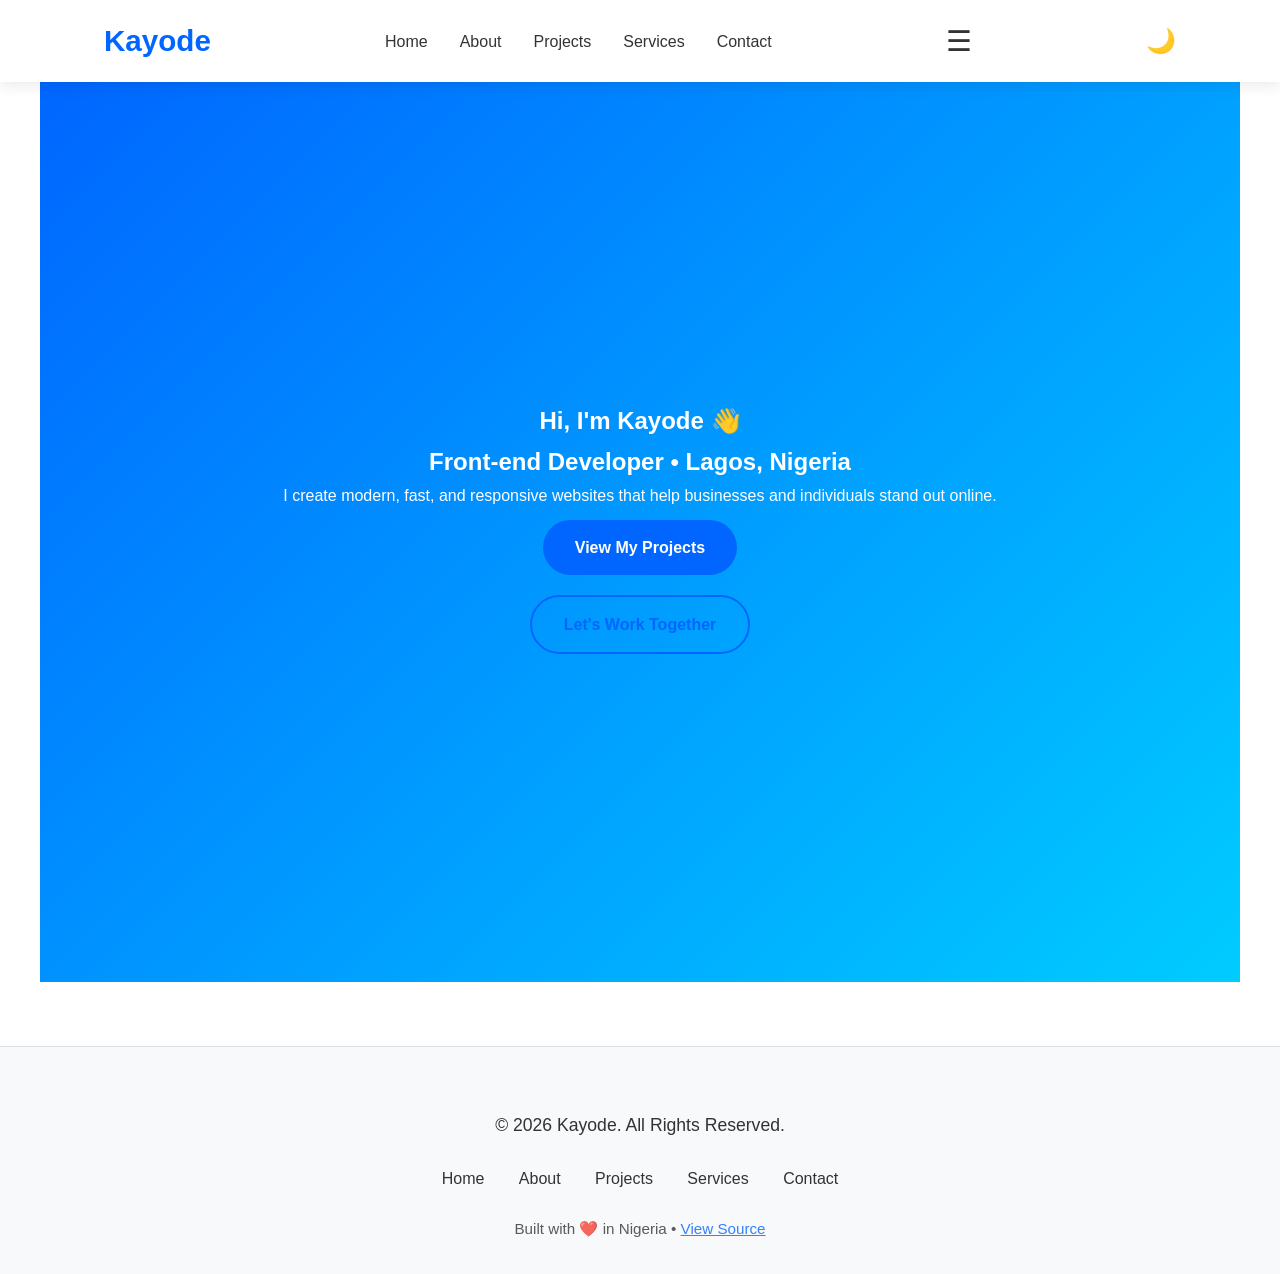
==== index.html @ eb8195c0 "First version of my portfolio website" ====
<!DOCTYPE html>
<html lang="en">
<head>
    <meta charset="UTF-8">
    <meta name="viewport" content="width=device-width, initial-scale=1.0">
    <meta name="description" content="Kayode - Professional Front-end Developer based in Nigeria. I build fast, responsive, and modern websites.">
    <meta name="keywords" content="front-end developer nigeria, web developer lagos, portfolio website, responsive web design">
    <meta name="author" content="Kayode">
    
    <!-- Open Graph -->
    <meta property="og:title" content="Kayode | Front-end Developer in Nigeria">
    <meta property="og:description" content="I build fast, responsive, and beautiful websites for businesses and individuals.">
    <meta property="og:image" content="https://your-netlify-url.netlify.app/images/og-image.jpg">
    <meta property="og:url" content="https://your-netlify-url.netlify.app">
    <meta property="og:type" content="website">
    
    <title>Kayode | Front-end Developer in Nigeria</title>
    <link rel="stylesheet" href="css/style.css">
</head>
<body>
    <header>
        <nav>
            <div class="logo">Kayode</div>
            <ul class="nav-links">
                <li><a href="index.html">Home</a></li>
                <li><a href="about.html">About</a></li>
                <li><a href="projects.html">Projects</a></li>
                <li><a href="services.html">Services</a></li>
                <li><a href="contact.html">Contact</a></li>
            </ul>
            <button class="mobile-menu">☰</button>
            <button id="theme-toggle" class="theme-toggle">🌙</button>
        </nav>
    </header>

    <section class="hero">
        <h1>Hi, I'm Kayode 👋</h1>
        <h2>Front-end Developer • Lagos, Nigeria</h2>
        <p>I create modern, fast, and responsive websites that help businesses and individuals stand out online.</p>
        <a href="projects.html" class="btn primary">View My Projects</a>
        <a href="contact.html" class="btn secondary">Let's Work Together</a>
    </section>

    <script src="js/script.js"></script>
    
    <!-- Footer -->
    <footer style="background: var(--card); padding: 4rem 5% 2rem; margin-top: 4rem; text-align: center; border-top: 1px solid var(--border);">
        <p style="margin-bottom: 1rem; font-size: 1.1rem;">&copy; 2026 Kayode. All Rights Reserved.</p>
        <div style="margin: 1.5rem 0;">
            <a href="index.html" style="margin: 0 15px; color: var(--text); text-decoration: none;">Home</a>
            <a href="about.html" style="margin: 0 15px; color: var(--text); text-decoration: none;">About</a>
            <a href="projects.html" style="margin: 0 15px; color: var(--text); text-decoration: none;">Projects</a>
            <a href="services.html" style="margin: 0 15px; color: var(--text); text-decoration: none;">Services</a>
            <a href="contact.html" style="margin: 0 15px; color: var(--text); text-decoration: none;">Contact</a>
        </div>
        <p style="font-size: 0.95rem; opacity: 0.8;">
            Built with ❤️ in Nigeria • 
            <a href="https://github.com/YOUR-USERNAME/my-portfolio" target="_blank" style="color: var(--primary);">View Source</a>
        </p>
    </footer>
</body>
</html>
---- css/style.css ----
* {
    margin: 0;
    padding: 0;
    box-sizing: border-box;
}

:root {
    --primary: #0066ff;
    --text: #333333;
    --bg: #ffffff;
    --card: #f8f9fa;
    --border: #e0e0e0;
}

[data-theme="dark"] {
    --primary: #4d9fff;
    --text: #e0e0e0;
    --bg: #121212;
    --card: #1e1e1e;
    --border: #333333;
}

body {
    font-family: 'Segoe UI', Tahoma, Geneva, Verdana, sans-serif;
    line-height: 1.7;
    color: var(--text);
    background: var(--bg);
    transition: all 0.4s ease;
}

header {
    background: var(--bg);
    box-shadow: 0 2px 15px rgba(0,0,0,0.1);
    position: sticky;
    top: 0;
    z-index: 1000;
}

nav {
    max-width: 1200px;
    margin: 0 auto;
    padding: 1rem 5%;
    display: flex;
    justify-content: space-between;
    align-items: center;
}

.logo {
    font-size: 1.85rem;
    font-weight: 700;
    color: var(--primary);
}

.nav-links {
    display: flex;
    gap: 2rem;
    list-style: none;
}

.nav-links a {
    text-decoration: none;
    color: var(--text);
    font-weight: 500;
    transition: color 0.3s;
}

.nav-links a:hover {
    color: var(--primary);
}

.mobile-menu, .theme-toggle {
    background: none;
    border: none;
    font-size: 1.8rem;
    cursor: pointer;
    color: var(--text);
}

.theme-toggle { font-size: 1.5rem; }

/* Hero Section */
.hero {
    min-height: 100vh;
    display: flex;
    flex-direction: column;
    justify-content: center;
    align-items: center;
    text-align: center;
    padding: 2rem 5%;
    background: linear-gradient(135deg, #0066ff, #00ccff);
    color: white;
}

/* General Sections */
section {
    padding: 6rem 5%;
    max-width: 1200px;
    margin: 0 auto;
}

/* Buttons */
.btn {
    padding: 14px 32px;
    border-radius: 50px;
    text-decoration: none;
    font-weight: 600;
    display: inline-block;
    margin: 10px 5px;
    transition: all 0.3s;
}

.primary { 
    background: var(--primary); 
    color: white; 
}

.primary:hover { 
    transform: translateY(-3px); 
    box-shadow: 0 10px 20px rgba(0, 102, 255, 0.3);
}

.secondary { 
    border: 2px solid var(--primary); 
    color: var(--primary); 
}

/* Cards */
.card {
    background: var(--card);
    padding: 2rem;
    border-radius: 16px;
    border: 1px solid var(--border);
    transition: transform 0.3s;
}

.card:hover {
    transform: translateY(-8px);
}

/* Mobile Menu */
@media (max-width: 768px) {
    .nav-links {
        position: fixed;
        top: 75px;
        left: -100%;
        height: 100vh;
        width: 100%;
        background: var(--bg);
        flex-direction: column;
        align-items: center;
        padding-top: 4rem;
        gap: 2rem;
        transition: 0.4s ease;
    }
    .nav-links.active { 
        left: 0; 
    }
    .mobile-menu { 
        display: block; 
    }
}
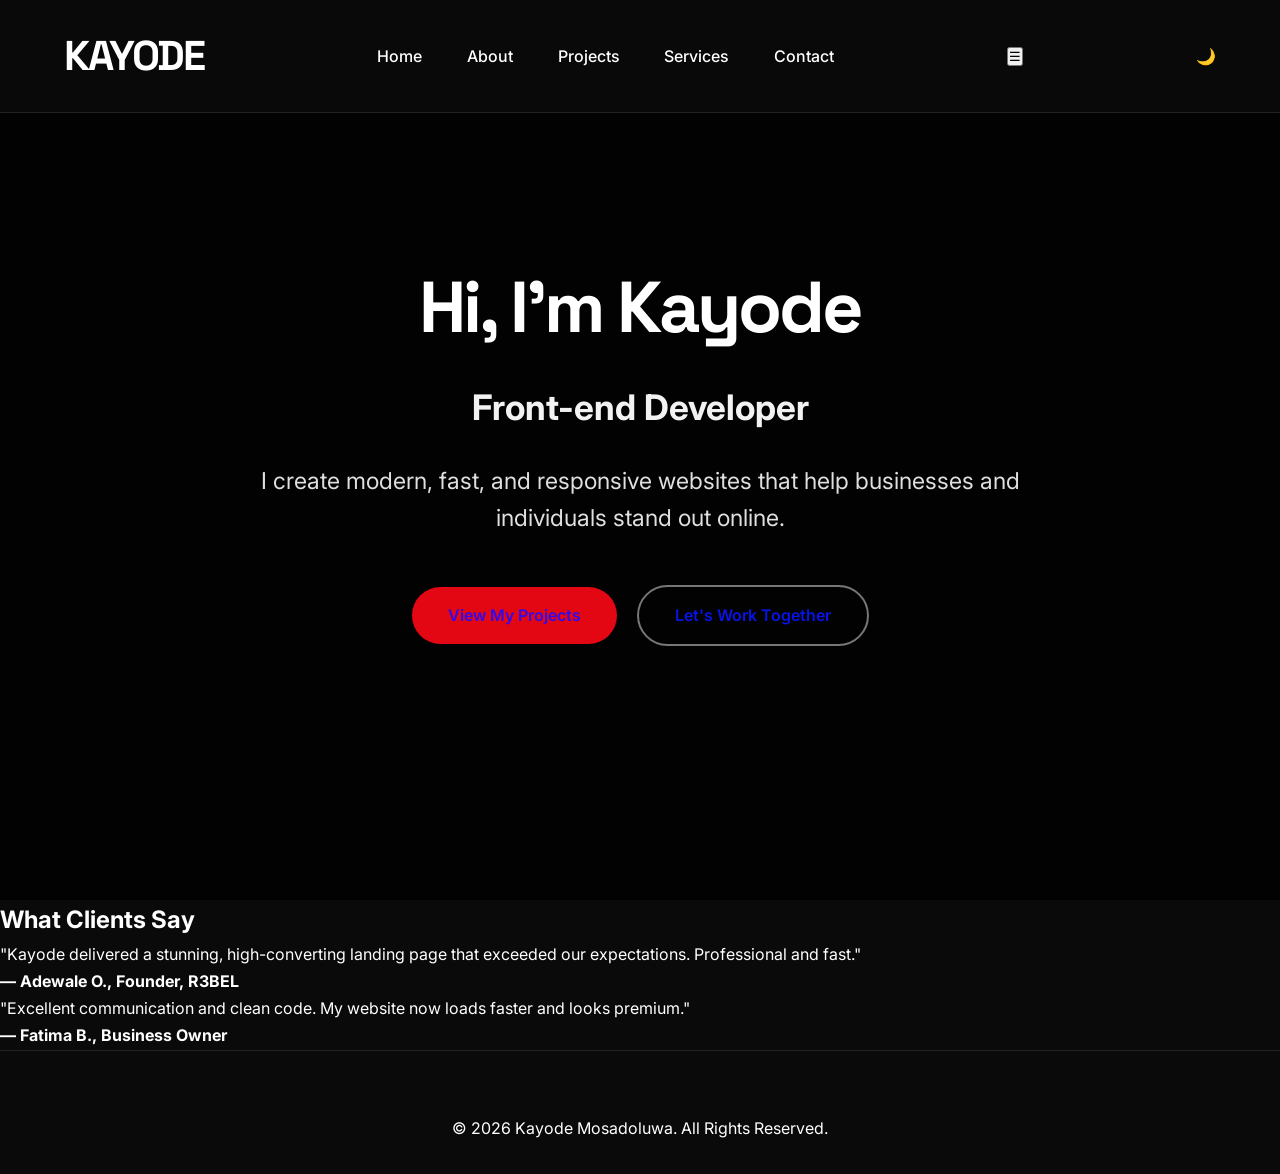
==== commit 6eebd6a9: "Final portfolio update - polished design, testimonials, and SEO" ====
--- a/index.html
+++ b/index.html
@@ -3,24 +3,18 @@
 <head>
     <meta charset="UTF-8">
     <meta name="viewport" content="width=device-width, initial-scale=1.0">
-    <meta name="description" content="Kayode - Professional Front-end Developer based in Nigeria. I build fast, responsive, and modern websites.">
-    <meta name="keywords" content="front-end developer nigeria, web developer lagos, portfolio website, responsive web design">
-    <meta name="author" content="Kayode">
-    
-    <!-- Open Graph -->
-    <meta property="og:title" content="Kayode | Front-end Developer in Nigeria">
-    <meta property="og:description" content="I build fast, responsive, and beautiful websites for businesses and individuals.">
-    <meta property="og:image" content="https://your-netlify-url.netlify.app/images/og-image.jpg">
-    <meta property="og:url" content="https://your-netlify-url.netlify.app">
-    <meta property="og:type" content="website">
-    
-    <title>Kayode | Front-end Developer in Nigeria</title>
+    <meta name="description" content="Kayode Mosadoluwa - Front-end Developer based in Lagos, Nigeria. Specializing in modern, responsive, and high-converting websites.">
+    <meta name="keywords" content="front-end developer, web developer lagos, html css javascript, portfolio, responsive website">
+    <meta name="author" content="Kayode Mosadoluwa">
+    <title>Kayode | Front-end Developer</title>
     <link rel="stylesheet" href="css/style.css">
+    <link href="https://fonts.googleapis.com/css2?family=Inter:wght@400;500;600;700&family=Space+Grotesk:wght@500;600;700&display=swap" rel="stylesheet">
 </head>
 <body>
+    <!-- HEADER -->
     <header>
         <nav>
-            <div class="logo">Kayode</div>
+            <div class="logo">KAYODE</div>
             <ul class="nav-links">
                 <li><a href="index.html">Home</a></li>
                 <li><a href="about.html">About</a></li>
@@ -28,35 +22,43 @@
                 <li><a href="services.html">Services</a></li>
                 <li><a href="contact.html">Contact</a></li>
             </ul>
-            <button class="mobile-menu">☰</button>
-            <button id="theme-toggle" class="theme-toggle">🌙</button>
+            <button id="mobile-menu" class="mobile-menu">☰</button>
+            <div id="theme-toggle">🌙</div>
         </nav>
     </header>
 
+    <!-- HERO -->
     <section class="hero">
-        <h1>Hi, I'm Kayode 👋</h1>
-        <h2>Front-end Developer • Lagos, Nigeria</h2>
-        <p>I create modern, fast, and responsive websites that help businesses and individuals stand out online.</p>
-        <a href="projects.html" class="btn primary">View My Projects</a>
-        <a href="contact.html" class="btn secondary">Let's Work Together</a>
+        <div class="hero-content">
+            <h1>Hi, I'm Kayode</h1>
+            <h2>Front-end Developer</h2>
+            <p class="hero-tagline">I create modern, fast, and responsive websites that help businesses and individuals stand out online.</p>
+            <div class="hero-buttons">
+                <a href="projects.html" class="btn primary">View My Projects</a>
+                <a href="contact.html" class="btn secondary">Let's Work Together</a>
+            </div>
+        </div>
     </section>
 
+    <!-- TESTIMONIALS -->
+<section class="testimonials">
+    <h2>What Clients Say</h2>
+    <div class="testimonials-grid">
+        <div class="testimonial-card">
+            <p>"Kayode delivered a stunning, high-converting landing page that exceeded our expectations. Professional and fast."</p>
+            <strong>— Adewale O., Founder, R3BEL</strong>
+        </div>
+        <div class="testimonial-card">
+            <p>"Excellent communication and clean code. My website now loads faster and looks premium."</p>
+            <strong>— Fatima B., Business Owner</strong>
+        </div>
+    </div>
+</section>
+
+    <footer>
+        <p>&copy; 2026 Kayode Mosadoluwa. All Rights Reserved.</p>
+    </footer>
+
     <script src="js/script.js"></script>
-    
-    <!-- Footer -->
-    <footer style="background: var(--card); padding: 4rem 5% 2rem; margin-top: 4rem; text-align: center; border-top: 1px solid var(--border);">
-        <p style="margin-bottom: 1rem; font-size: 1.1rem;">&copy; 2026 Kayode. All Rights Reserved.</p>
-        <div style="margin: 1.5rem 0;">
-            <a href="index.html" style="margin: 0 15px; color: var(--text); text-decoration: none;">Home</a>
-            <a href="about.html" style="margin: 0 15px; color: var(--text); text-decoration: none;">About</a>
-            <a href="projects.html" style="margin: 0 15px; color: var(--text); text-decoration: none;">Projects</a>
-            <a href="services.html" style="margin: 0 15px; color: var(--text); text-decoration: none;">Services</a>
-            <a href="contact.html" style="margin: 0 15px; color: var(--text); text-decoration: none;">Contact</a>
-        </div>
-        <p style="font-size: 0.95rem; opacity: 0.8;">
-            Built with ❤️ in Nigeria • 
-            <a href="https://github.com/YOUR-USERNAME/my-portfolio" target="_blank" style="color: var(--primary);">View Source</a>
-        </p>
-    </footer>
 </body>
 </html>
--- a/css/style.css
+++ b/css/style.css
@@ -5,157 +5,226 @@
 }
 
 :root {
-    --primary: #0066ff;
-    --text: #333333;
-    --bg: #ffffff;
-    --card: #f8f9fa;
-    --border: #e0e0e0;
-}
-
-[data-theme="dark"] {
-    --primary: #4d9fff;
-    --text: #e0e0e0;
-    --bg: #121212;
-    --card: #1e1e1e;
-    --border: #333333;
+    --black: #0a0a0a;
+    --red: #e30613;
+    --gray: #111111;
 }
 
 body {
-    font-family: 'Segoe UI', Tahoma, Geneva, Verdana, sans-serif;
+    font-family: 'Inter', system-ui, sans-serif;
+    background: var(--black);
+    color: white;
     line-height: 1.7;
-    color: var(--text);
-    background: var(--bg);
-    transition: all 0.4s ease;
-}
-
+}
+
+/* HEADER */
 header {
-    background: var(--bg);
-    box-shadow: 0 2px 15px rgba(0,0,0,0.1);
-    position: sticky;
+    position: fixed;
     top: 0;
+    width: 100%;
+    background: rgba(10, 10, 10, 0.97);
+    backdrop-filter: blur(12px);
     z-index: 1000;
+    border-bottom: 1px solid #222;
 }
 
 nav {
-    max-width: 1200px;
+    max-width: 1400px;
     margin: 0 auto;
-    padding: 1rem 5%;
+    padding: 1.3rem 5%;
     display: flex;
     justify-content: space-between;
     align-items: center;
 }
 
 .logo {
-    font-size: 1.85rem;
+    font-family: 'Space Grotesk', sans-serif;
+    font-size: 2.6rem;
     font-weight: 700;
-    color: var(--primary);
+    letter-spacing: -2px;
 }
 
 .nav-links {
     display: flex;
-    gap: 2rem;
+    gap: 2.8rem;
     list-style: none;
 }
 
 .nav-links a {
+    color: white;
     text-decoration: none;
-    color: var(--text);
     font-weight: 500;
     transition: color 0.3s;
 }
 
 .nav-links a:hover {
-    color: var(--primary);
-}
-
-.mobile-menu, .theme-toggle {
-    background: none;
-    border: none;
+    color: var(--red);
+}
+
+.hamburger {
+    display: none;
     font-size: 1.8rem;
     cursor: pointer;
-    color: var(--text);
-}
-
-.theme-toggle { font-size: 1.5rem; }
-
-/* Hero Section */
+}
+
+/* HERO SECTION - Improved Visibility */
 .hero {
     min-height: 100vh;
-    display: flex;
-    flex-direction: column;
+    background: linear-gradient(rgba(0,0,0,0.75), rgba(0,0,0,0.85)), 
+                url('https://picsum.photos/id/1015/2000/1200') center/cover no-repeat;
+    display: flex;
+    align-items: center;
     justify-content: center;
-    align-items: center;
     text-align: center;
-    padding: 2rem 5%;
-    background: linear-gradient(135deg, #0066ff, #00ccff);
-    color: white;
-}
-
-/* General Sections */
-section {
-    padding: 6rem 5%;
-    max-width: 1200px;
-    margin: 0 auto;
-}
-
-/* Buttons */
+}
+
+.hero-content {
+    max-width: 800px;
+    padding: 0 20px;
+}
+
+.hero-content h1 {
+    font-family: 'Space Grotesk', sans-serif;
+    font-size: 4.5rem;
+    margin-bottom: 10px;
+    letter-spacing: -3px;
+}
+
+.hero-content h2 {
+    font-size: 2.2rem;
+    margin-bottom: 25px;
+    opacity: 0.95;
+}
+
+.hero-tagline {
+    font-size: 1.45rem;
+    color: #e0e0e0;
+    margin-bottom: 40px;
+    line-height: 1.6;
+}
+
+/* BUTTONS */
 .btn {
-    padding: 14px 32px;
+    padding: 15px 36px;
     border-radius: 50px;
+    font-weight: 600;
     text-decoration: none;
-    font-weight: 600;
     display: inline-block;
-    margin: 10px 5px;
-    transition: all 0.3s;
-}
-
-.primary { 
-    background: var(--primary); 
-    color: white; 
-}
-
-.primary:hover { 
-    transform: translateY(-3px); 
-    box-shadow: 0 10px 20px rgba(0, 102, 255, 0.3);
-}
-
-.secondary { 
-    border: 2px solid var(--primary); 
-    color: var(--primary); 
-}
-
-/* Cards */
-.card {
-    background: var(--card);
-    padding: 2rem;
-    border-radius: 16px;
-    border: 1px solid var(--border);
-    transition: transform 0.3s;
-}
-
-.card:hover {
-    transform: translateY(-8px);
-}
-
-/* Mobile Menu */
+    transition: all 0.4s ease;
+    margin: 8px;
+}
+
+.btn.primary {
+    background: var(--red);
+    color: rgb(48, 10, 239);
+}
+
+.btn.primary:hover {
+    background: #ff1f2b;
+    transform: translateY(-5px);
+}
+
+.btn.secondary {
+    background: transparent;
+    color: rgb(8, 19, 231);
+    border: 2px solid #777;
+}
+
+.btn.secondary:hover {
+    border-color: var(--red);
+    color: var(--red);
+}
+
+/* FOOTER */
+footer {
+    text-align: center;
+    padding: 4rem 5% 2rem;
+    background: #0a0a0a;
+    border-top: 1px solid #222;
+}
+
+/* RESPONSIVE */
 @media (max-width: 768px) {
+    .hamburger {
+        display: block;
+    }
+    
     .nav-links {
         position: fixed;
-        top: 75px;
+        top: 80px;
         left: -100%;
-        height: 100vh;
         width: 100%;
-        background: var(--bg);
+        height: calc(100vh - 80px);
+        background: var(--black);
         flex-direction: column;
         align-items: center;
         padding-top: 4rem;
-        gap: 2rem;
+        transition: 0.4s;
+    }
+    
+    .nav-links.active {
+        left: 0;
+    }
+    
+    .hero-content h1 {
+        font-size: 3.2rem;
+    }
+    
+    .hero-content h2 {
+        font-size: 1.8rem;
+    }
+}
+
+/* MOBILE MENU */
+.hamburger {
+    display: none;
+    font-size: 1.9rem;
+    cursor: pointer;
+    color: white;
+}
+
+.nav-links {
+    display: flex;
+    gap: 2.8rem;
+    list-style: none;
+}
+
+@media (max-width: 768px) {
+    .hamburger {
+        display: block;
+    }
+    
+    .nav-links {
+        position: fixed;
+        top: 85px;
+        left: -100%;
+        width: 100%;
+        height: calc(100vh - 85px);
+        background: #0a0a0a;
+        flex-direction: column;
+        align-items: center;
+        justify-content: start;
+        padding-top: 4rem;
         transition: 0.4s ease;
     }
-    .nav-links.active { 
-        left: 0; 
-    }
-    .mobile-menu { 
-        display: block; 
-    }
+    
+    .nav-links.active {
+        left: 0;
+    }
+}
+
+/* LIGHT MODE */
+.light-mode {
+    background: #f8f9fa;
+    color: #3d08cd;
+}
+
+.light-mode header {
+    background: rgba(255, 255, 255, 0.97);
+    border-bottom: 1px solid #ddd;
+}
+
+.light-mode .nav-links a,
+.light-mode .logo {
+    color: #222;
 }
